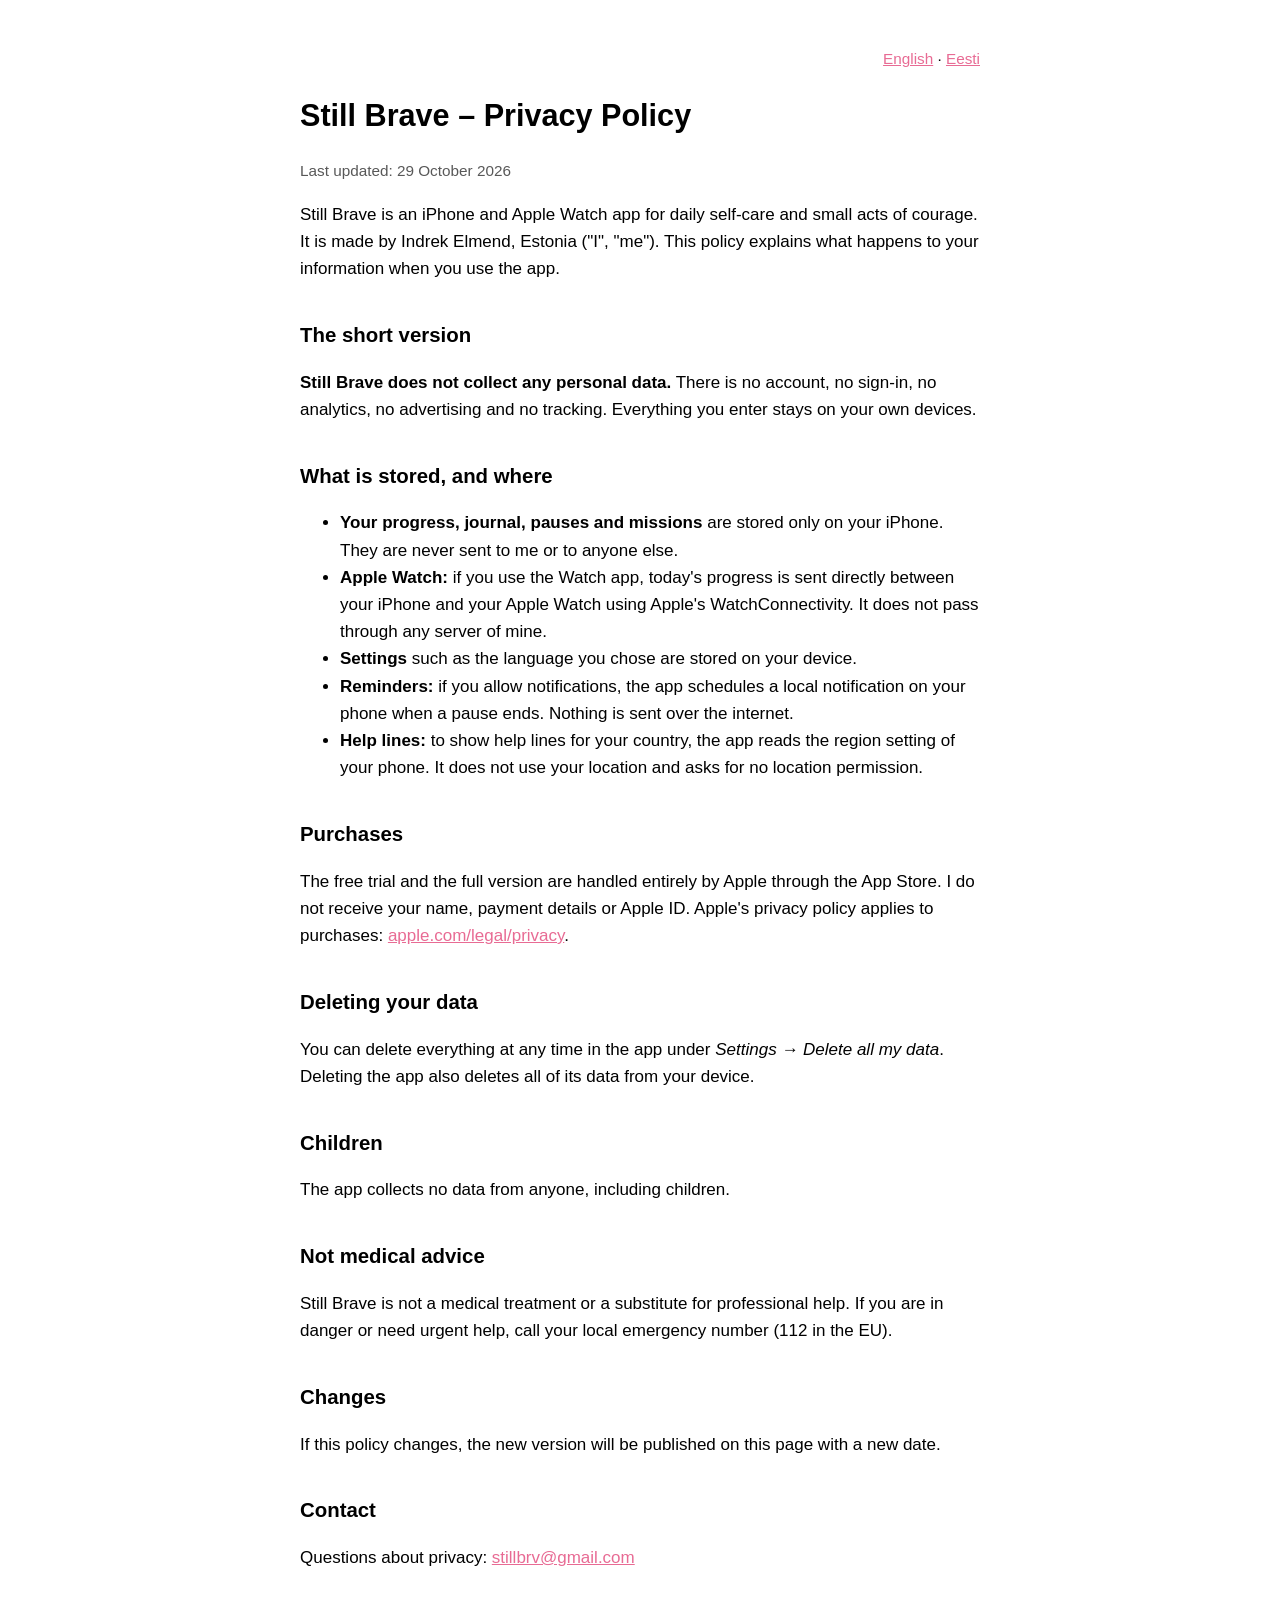
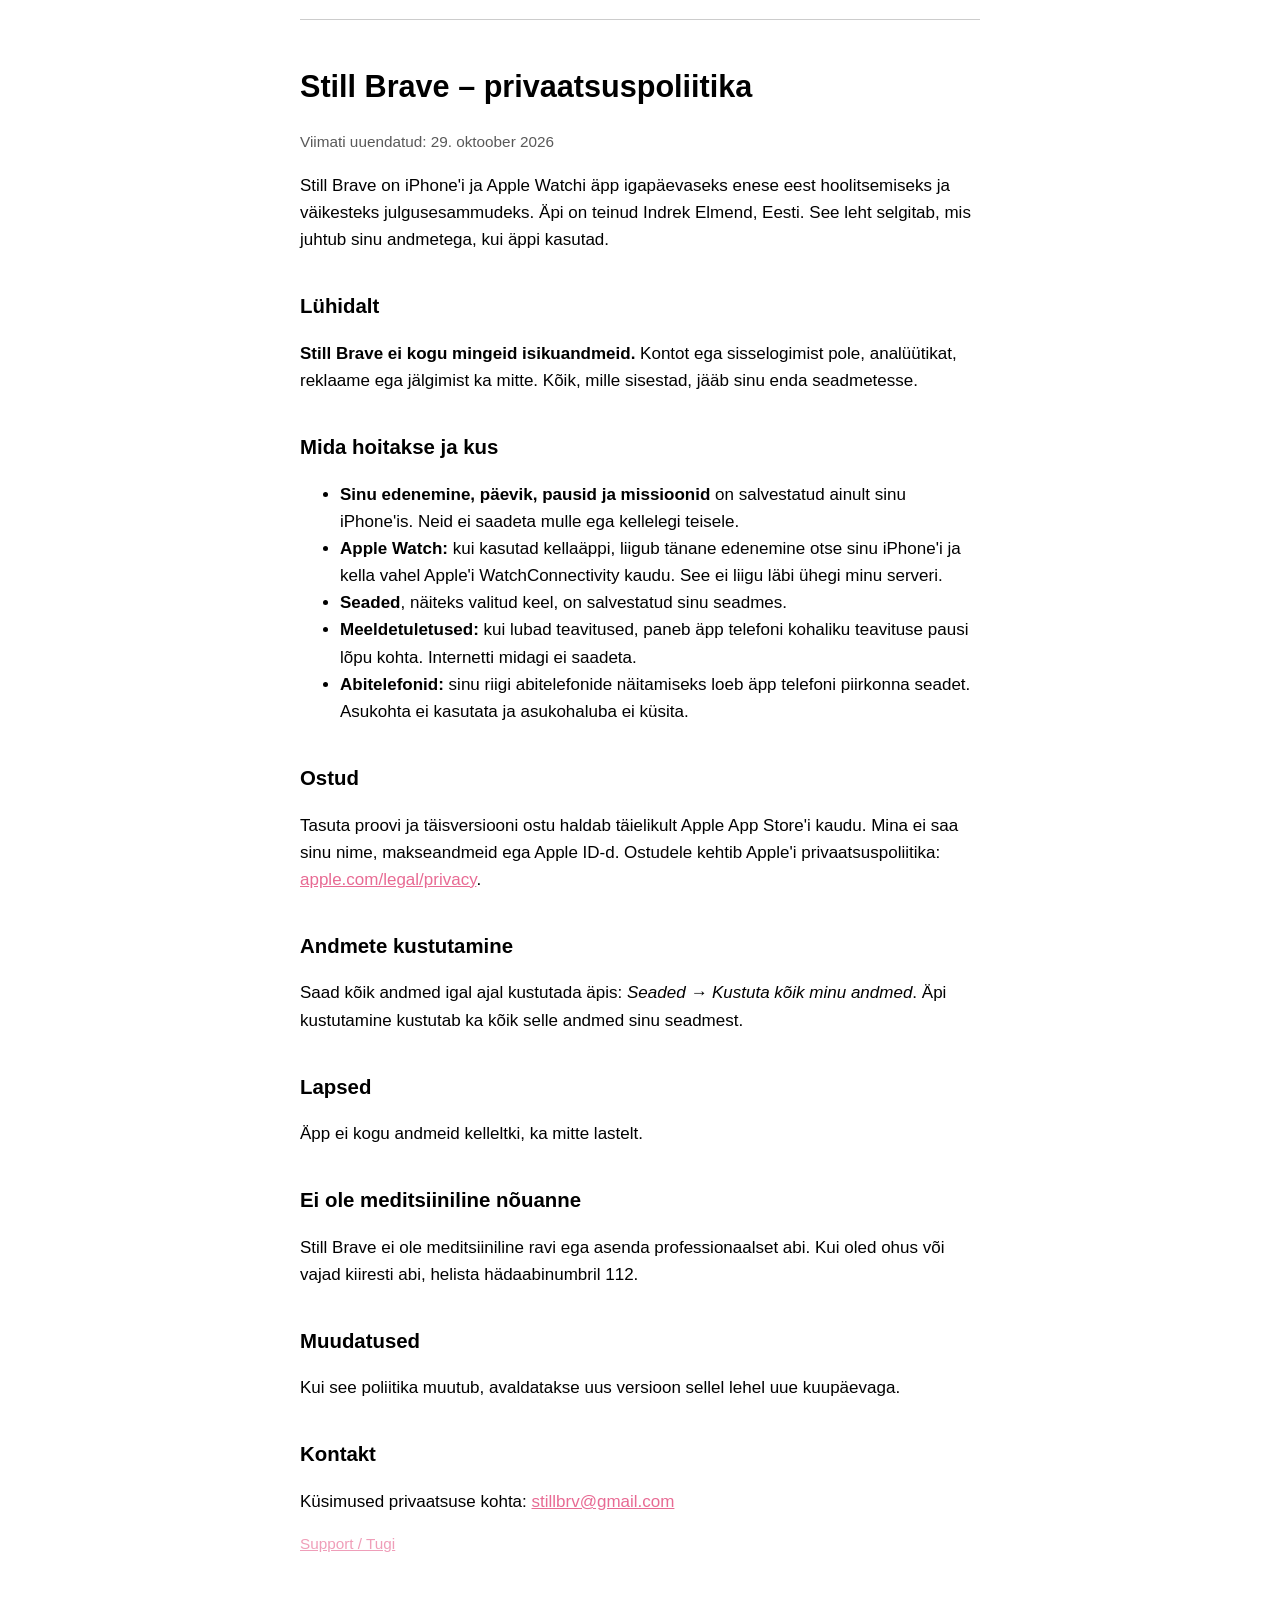
==== still-brave/privacy.html @ 5eb546bb "Add Still Brave support and privacy pages Co-Authored-By: Claude Opus 5.5 <noreply@anthropic.com> Cl" ====
<!doctype html>
<html lang="en">
<head>
<meta charset="utf-8">
<meta name="viewport" content="width=device-width, initial-scale=1">
<title>Still Brave – Privacy Policy</title>
<link rel="stylesheet" href="style.css">
</head>
<body>
<main>
<p class="lang"><a href="#en">English</a> · <a href="#et">Eesti</a></p>

<section id="en">
<h1>Still Brave – Privacy Policy</h1>
<p class="muted">Last updated: 29 October 2026</p>

<p>Still Brave is an iPhone and Apple Watch app for daily self-care and small acts of courage. It is made by Indrek Elmend, Estonia ("I", "me"). This policy explains what happens to your information when you use the app.</p>

<h2>The short version</h2>
<p><strong>Still Brave does not collect any personal data.</strong> There is no account, no sign-in, no analytics, no advertising and no tracking. Everything you enter stays on your own devices.</p>

<h2>What is stored, and where</h2>
<ul>
<li><strong>Your progress, journal, pauses and missions</strong> are stored only on your iPhone. They are never sent to me or to anyone else.</li>
<li><strong>Apple Watch:</strong> if you use the Watch app, today's progress is sent directly between your iPhone and your Apple Watch using Apple's WatchConnectivity. It does not pass through any server of mine.</li>
<li><strong>Settings</strong> such as the language you chose are stored on your device.</li>
<li><strong>Reminders:</strong> if you allow notifications, the app schedules a local notification on your phone when a pause ends. Nothing is sent over the internet.</li>
<li><strong>Help lines:</strong> to show help lines for your country, the app reads the region setting of your phone. It does not use your location and asks for no location permission.</li>
</ul>

<h2>Purchases</h2>
<p>The free trial and the full version are handled entirely by Apple through the App Store. I do not receive your name, payment details or Apple ID. Apple's privacy policy applies to purchases: <a href="https://www.apple.com/legal/privacy/">apple.com/legal/privacy</a>.</p>

<h2>Deleting your data</h2>
<p>You can delete everything at any time in the app under <em>Settings → Delete all my data</em>. Deleting the app also deletes all of its data from your device.</p>

<h2>Children</h2>
<p>The app collects no data from anyone, including children.</p>

<h2>Not medical advice</h2>
<p>Still Brave is not a medical treatment or a substitute for professional help. If you are in danger or need urgent help, call your local emergency number (112 in the EU).</p>

<h2>Changes</h2>
<p>If this policy changes, the new version will be published on this page with a new date.</p>

<h2>Contact</h2>
<p>Questions about privacy: <a href="mailto:stillbrv@gmail.com">stillbrv@gmail.com</a></p>
</section>

<hr>

<section id="et">
<h1>Still Brave – privaatsuspoliitika</h1>
<p class="muted">Viimati uuendatud: 29. oktoober 2026</p>

<p>Still Brave on iPhone'i ja Apple Watchi äpp igapäevaseks enese eest hoolitsemiseks ja väikesteks julgusesammudeks. Äpi on teinud Indrek Elmend, Eesti. See leht selgitab, mis juhtub sinu andmetega, kui äppi kasutad.</p>

<h2>Lühidalt</h2>
<p><strong>Still Brave ei kogu mingeid isikuandmeid.</strong> Kontot ega sisselogimist pole, analüütikat, reklaame ega jälgimist ka mitte. Kõik, mille sisestad, jääb sinu enda seadmetesse.</p>

<h2>Mida hoitakse ja kus</h2>
<ul>
<li><strong>Sinu edenemine, päevik, pausid ja missioonid</strong> on salvestatud ainult sinu iPhone'is. Neid ei saadeta mulle ega kellelegi teisele.</li>
<li><strong>Apple Watch:</strong> kui kasutad kellaäppi, liigub tänane edenemine otse sinu iPhone'i ja kella vahel Apple'i WatchConnectivity kaudu. See ei liigu läbi ühegi minu serveri.</li>
<li><strong>Seaded</strong>, näiteks valitud keel, on salvestatud sinu seadmes.</li>
<li><strong>Meeldetuletused:</strong> kui lubad teavitused, paneb äpp telefoni kohaliku teavituse pausi lõpu kohta. Internetti midagi ei saadeta.</li>
<li><strong>Abitelefonid:</strong> sinu riigi abitelefonide näitamiseks loeb äpp telefoni piirkonna seadet. Asukohta ei kasutata ja asukohaluba ei küsita.</li>
</ul>

<h2>Ostud</h2>
<p>Tasuta proovi ja täisversiooni ostu haldab täielikult Apple App Store'i kaudu. Mina ei saa sinu nime, makseandmeid ega Apple ID-d. Ostudele kehtib Apple'i privaatsuspoliitika: <a href="https://www.apple.com/legal/privacy/">apple.com/legal/privacy</a>.</p>

<h2>Andmete kustutamine</h2>
<p>Saad kõik andmed igal ajal kustutada äpis: <em>Seaded → Kustuta kõik minu andmed</em>. Äpi kustutamine kustutab ka kõik selle andmed sinu seadmest.</p>

<h2>Lapsed</h2>
<p>Äpp ei kogu andmeid kelleltki, ka mitte lastelt.</p>

<h2>Ei ole meditsiiniline nõuanne</h2>
<p>Still Brave ei ole meditsiiniline ravi ega asenda professionaalset abi. Kui oled ohus või vajad kiiresti abi, helista hädaabinumbril 112.</p>

<h2>Muudatused</h2>
<p>Kui see poliitika muutub, avaldatakse uus versioon sellel lehel uue kuupäevaga.</p>

<h2>Kontakt</h2>
<p>Küsimused privaatsuse kohta: <a href="mailto:stillbrv@gmail.com">stillbrv@gmail.com</a></p>
</section>

<p class="muted"><a href="support.html">Support / Tugi</a></p>
</main>
</body>
</html>
---- still-brave/style.css ----
:root { color-scheme: light dark; --accent: #e86b94; }
body { margin: 0; font: 17px/1.6 -apple-system, BlinkMacSystemFont, "Segoe UI", sans-serif; background: Canvas; color: CanvasText; }
main { max-width: 680px; margin: 0 auto; padding: 32px 16px 64px; }
h1 { font-size: 1.8em; line-height: 1.2; }
h2 { margin-top: 1.8em; font-size: 1.2em; }
h3 { font-size: 1em; margin-bottom: 0.2em; }
a { color: var(--accent); }
.muted { opacity: 0.65; font-size: 0.9em; }
.lang { text-align: right; font-size: 0.9em; }
hr { margin: 48px 0; border: none; border-top: 1px solid color-mix(in srgb, CanvasText 20%, transparent); }
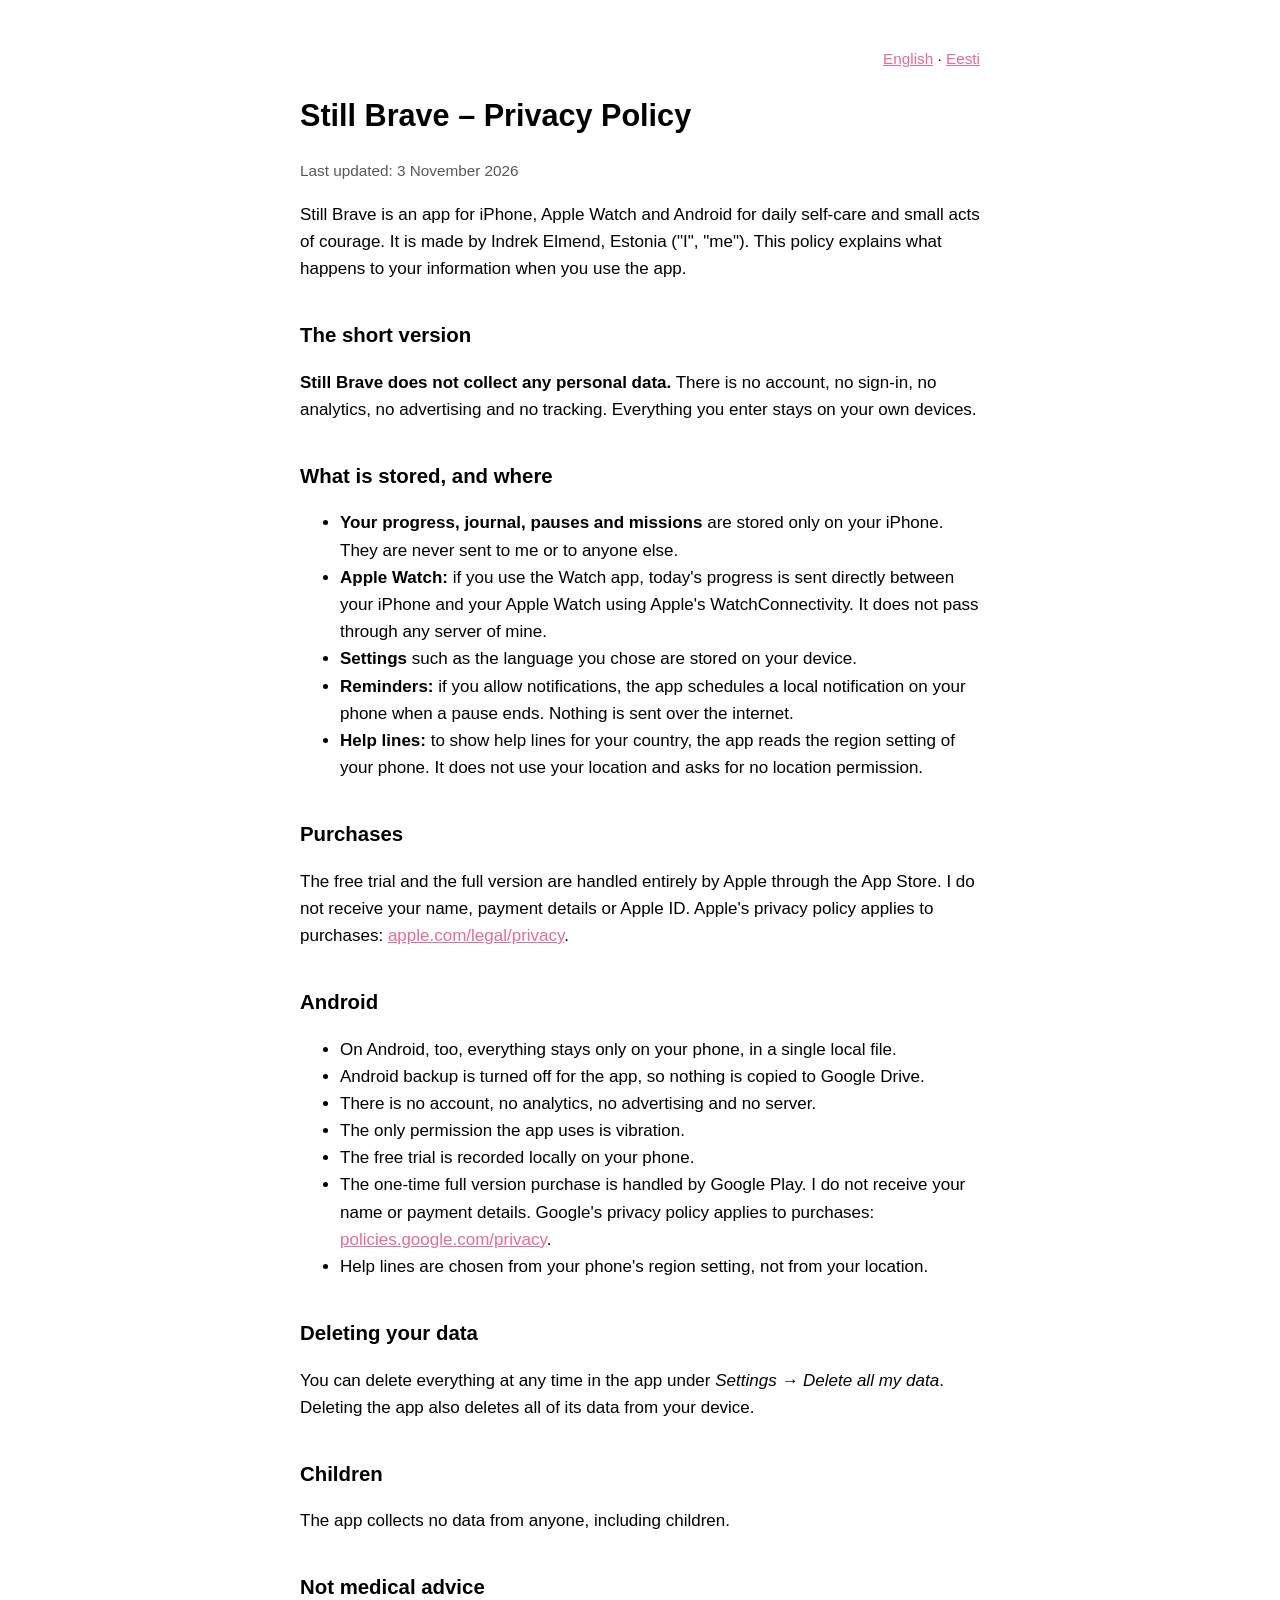
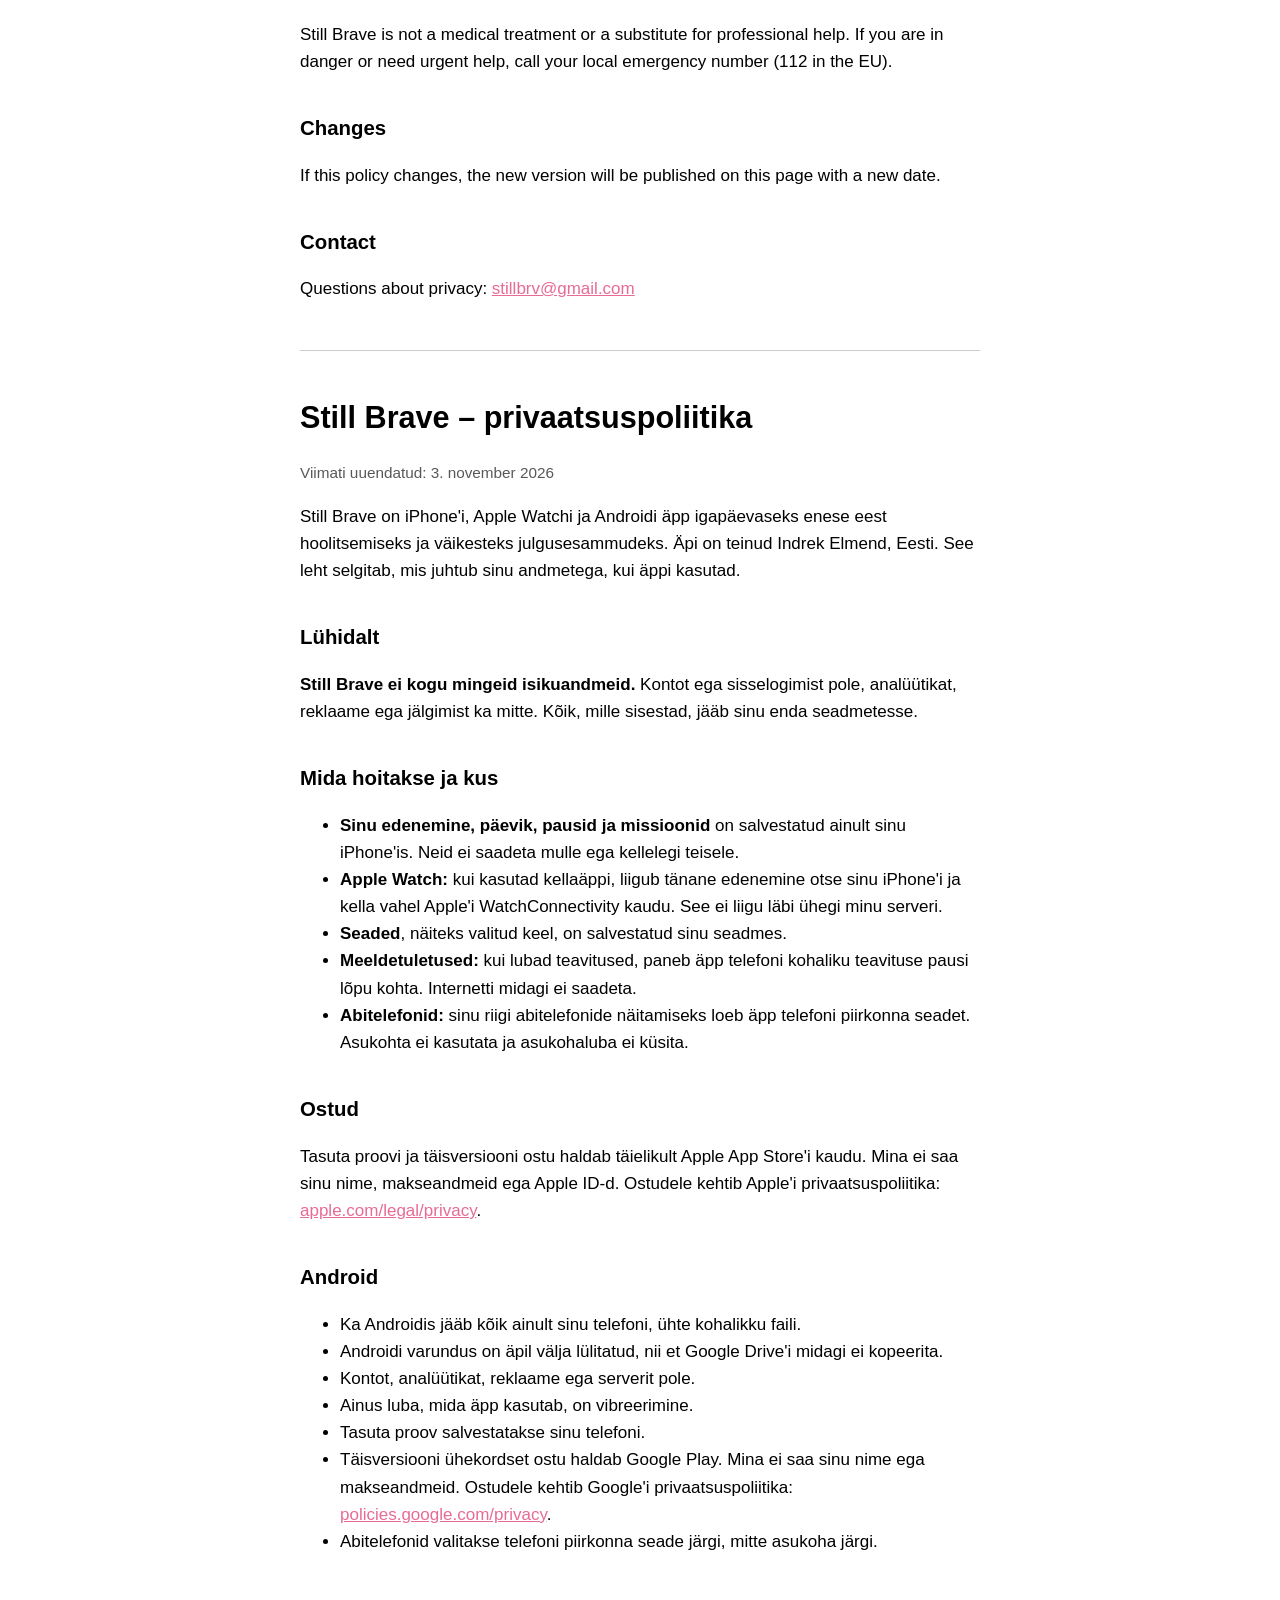
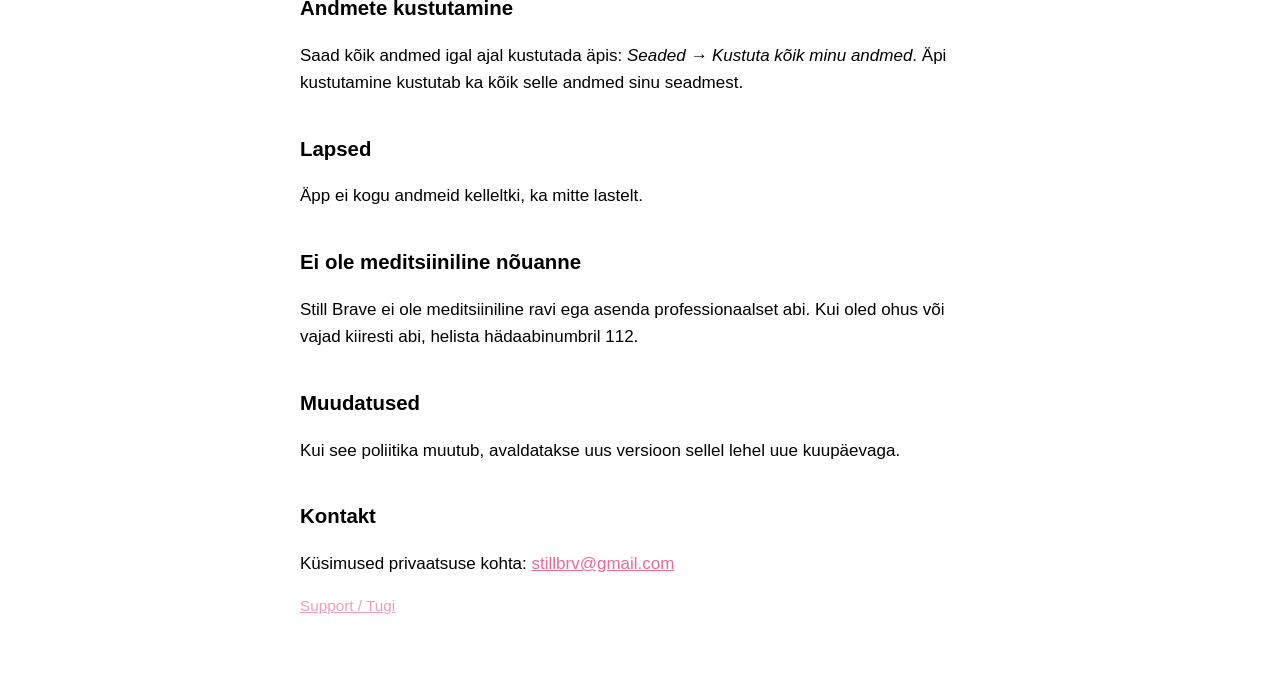
==== commit 0b1c72dc: "Still Brave privacy policy: add Android section Co-Authored-By: Claude Opus 5.5 <noreply@anthropic.c" ====
--- a/still-brave/privacy.html
+++ b/still-brave/privacy.html
@@ -12,9 +12,9 @@
 
 <section id="en">
 <h1>Still Brave – Privacy Policy</h1>
-<p class="muted">Last updated: 29 October 2026</p>
+<p class="muted">Last updated: 3 November 2026</p>
 
-<p>Still Brave is an iPhone and Apple Watch app for daily self-care and small acts of courage. It is made by Indrek Elmend, Estonia ("I", "me"). This policy explains what happens to your information when you use the app.</p>
+<p>Still Brave is an app for iPhone, Apple Watch and Android for daily self-care and small acts of courage. It is made by Indrek Elmend, Estonia ("I", "me"). This policy explains what happens to your information when you use the app.</p>
 
 <h2>The short version</h2>
 <p><strong>Still Brave does not collect any personal data.</strong> There is no account, no sign-in, no analytics, no advertising and no tracking. Everything you enter stays on your own devices.</p>
@@ -30,6 +30,17 @@
 
 <h2>Purchases</h2>
 <p>The free trial and the full version are handled entirely by Apple through the App Store. I do not receive your name, payment details or Apple ID. Apple's privacy policy applies to purchases: <a href="https://www.apple.com/legal/privacy/">apple.com/legal/privacy</a>.</p>
+
+<h2>Android</h2>
+<ul>
+<li>On Android, too, everything stays only on your phone, in a single local file.</li>
+<li>Android backup is turned off for the app, so nothing is copied to Google Drive.</li>
+<li>There is no account, no analytics, no advertising and no server.</li>
+<li>The only permission the app uses is vibration.</li>
+<li>The free trial is recorded locally on your phone.</li>
+<li>The one-time full version purchase is handled by Google Play. I do not receive your name or payment details. Google's privacy policy applies to purchases: <a href="https://policies.google.com/privacy">policies.google.com/privacy</a>.</li>
+<li>Help lines are chosen from your phone's region setting, not from your location.</li>
+</ul>
 
 <h2>Deleting your data</h2>
 <p>You can delete everything at any time in the app under <em>Settings → Delete all my data</em>. Deleting the app also deletes all of its data from your device.</p>
@@ -51,9 +62,9 @@
 
 <section id="et">
 <h1>Still Brave – privaatsuspoliitika</h1>
-<p class="muted">Viimati uuendatud: 29. oktoober 2026</p>
+<p class="muted">Viimati uuendatud: 3. november 2026</p>
 
-<p>Still Brave on iPhone'i ja Apple Watchi äpp igapäevaseks enese eest hoolitsemiseks ja väikesteks julgusesammudeks. Äpi on teinud Indrek Elmend, Eesti. See leht selgitab, mis juhtub sinu andmetega, kui äppi kasutad.</p>
+<p>Still Brave on iPhone'i, Apple Watchi ja Androidi äpp igapäevaseks enese eest hoolitsemiseks ja väikesteks julgusesammudeks. Äpi on teinud Indrek Elmend, Eesti. See leht selgitab, mis juhtub sinu andmetega, kui äppi kasutad.</p>
 
 <h2>Lühidalt</h2>
 <p><strong>Still Brave ei kogu mingeid isikuandmeid.</strong> Kontot ega sisselogimist pole, analüütikat, reklaame ega jälgimist ka mitte. Kõik, mille sisestad, jääb sinu enda seadmetesse.</p>
@@ -69,6 +80,17 @@
 
 <h2>Ostud</h2>
 <p>Tasuta proovi ja täisversiooni ostu haldab täielikult Apple App Store'i kaudu. Mina ei saa sinu nime, makseandmeid ega Apple ID-d. Ostudele kehtib Apple'i privaatsuspoliitika: <a href="https://www.apple.com/legal/privacy/">apple.com/legal/privacy</a>.</p>
+
+<h2>Android</h2>
+<ul>
+<li>Ka Androidis jääb kõik ainult sinu telefoni, ühte kohalikku faili.</li>
+<li>Androidi varundus on äpil välja lülitatud, nii et Google Drive'i midagi ei kopeerita.</li>
+<li>Kontot, analüütikat, reklaame ega serverit pole.</li>
+<li>Ainus luba, mida äpp kasutab, on vibreerimine.</li>
+<li>Tasuta proov salvestatakse sinu telefoni.</li>
+<li>Täisversiooni ühekordset ostu haldab Google Play. Mina ei saa sinu nime ega makseandmeid. Ostudele kehtib Google'i privaatsuspoliitika: <a href="https://policies.google.com/privacy">policies.google.com/privacy</a>.</li>
+<li>Abitelefonid valitakse telefoni piirkonna seade järgi, mitte asukoha järgi.</li>
+</ul>
 
 <h2>Andmete kustutamine</h2>
 <p>Saad kõik andmed igal ajal kustutada äpis: <em>Seaded → Kustuta kõik minu andmed</em>. Äpi kustutamine kustutab ka kõik selle andmed sinu seadmest.</p>
